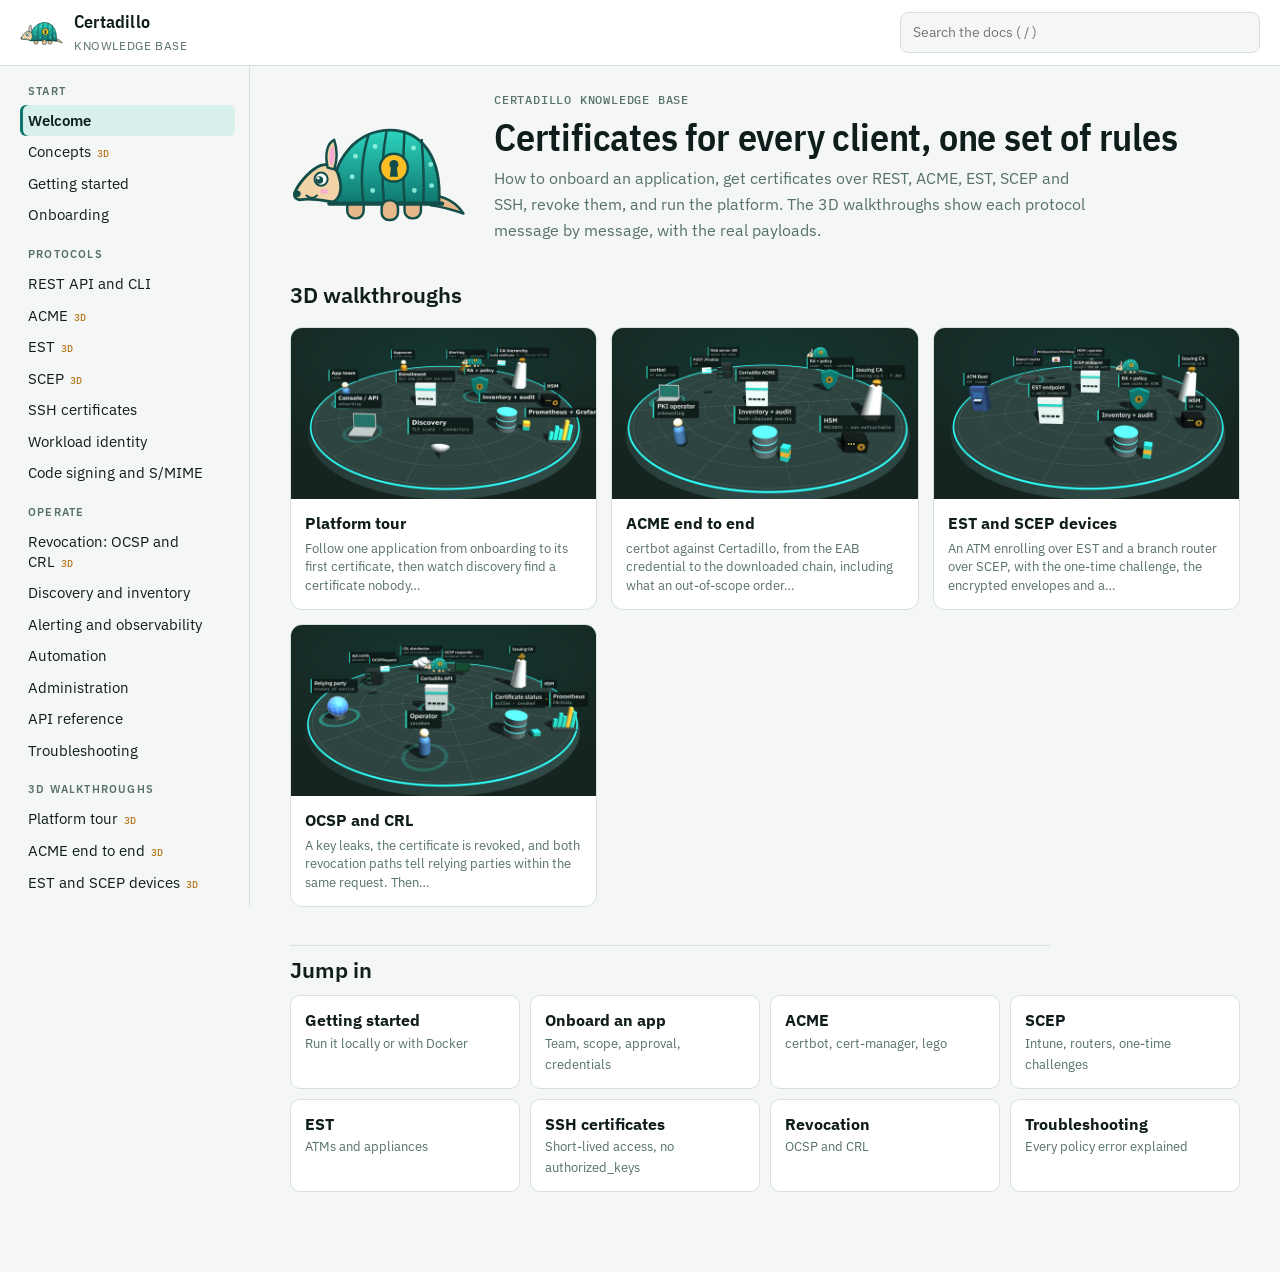
==== src/certadillo/web/static/kb/index.html @ b5225d4a "Add user guide, 3D protocol walkthroughs and the /kb knowledge base docs/guide: 17 pages covering on" ====
<!doctype html>
<html lang="en">
<head>
<meta charset="utf-8">
<meta name="viewport" content="width=device-width, initial-scale=1, viewport-fit=cover">
<title>Certadillo knowledge base</title>
<link rel="icon" href="img/dilly-rolled.svg">
<link rel="stylesheet" href="https://fonts.googleapis.com/css2?family=IBM+Plex+Mono:wght@400;500&family=IBM+Plex+Sans+Condensed:wght@600&family=IBM+Plex+Sans:wght@400;500;600&display=swap">
<link rel="stylesheet" href="kb.css">
</head>
<body>
<header class="kb-top">
  <button id="kb-menu" class="kb-menu" type="button" aria-label="Open navigation">Menu</button>
  <a class="kb-brand" href="#home"><img src="img/dilly.svg" alt=""><div><b>Certadillo</b><span>Knowledge base</span></div></a>
  <div class="kb-search"><input id="kb-q" type="search" placeholder="Search the docs ( / )" aria-label="Search the docs" autocomplete="off">
  <div id="kb-results" class="kb-results" hidden></div></div>
</header>
<div class="kb-shell">
  <nav id="kb-nav" class="kb-nav" aria-label="Documentation"></nav>
  <main id="kb-main" class="kb-main"></main>
</div>
<script src="vendor/three.min.js"></script>
<script>window.CERTADILLO_KB_ASSETS = "img/";</script>
<script src="scenes-engine.js"></script>
<script src="scenes-data.js"></script>
<script src="kb-content.js"></script>
<script src="kb-app.js"></script>
</body>
</html>
---- src/certadillo/web/static/kb/kb.css ----
:root {
  --paper: #f4f7f6;
  --surface: #ffffff;
  --sunk: #eaf0ee;
  --ink: #0f1e1c;
  --muted: #56706b;
  --line: #d6e1de;
  --accent: #0f766e;
  --accent-ink: #ffffff;
  --accent-soft: #d8f0ec;
  --gold: #b7791f;
  --code-bg: #0f1e1c;
  --code-ink: #dbe7e4;
  --danger: #c0343a;
  --ok: #15803d;
  --radius: 10px;
  --sans: "IBM Plex Sans", system-ui, -apple-system, "Segoe UI", Roboto, sans-serif;
  --cond: "IBM Plex Sans Condensed", "IBM Plex Sans", system-ui, sans-serif;
  --mono: "IBM Plex Mono", ui-monospace, SFMono-Regular, Menlo, Consolas, monospace;
  color-scheme: light;
}
@media (prefers-color-scheme: dark) {
  :root:not([data-theme="light"]) {
    --paper: #0b1413; --surface: #111d1b; --sunk: #16241f; --ink: #e3ecea; --muted: #93a9a5; --line: #22322f;
    --accent: #2dd4bf; --accent-ink: #062320; --accent-soft: #123a35; --gold: #f2b233; --code-bg: #07100f; --code-ink: #d5e4e1;
    --danger: #f87171; --ok: #4ade80; color-scheme: dark;
  }
}
:root[data-theme="dark"] {
  --paper: #0b1413; --surface: #111d1b; --sunk: #16241f; --ink: #e3ecea; --muted: #93a9a5; --line: #22322f;
  --accent: #2dd4bf; --accent-ink: #062320; --accent-soft: #123a35; --gold: #f2b233; --code-bg: #07100f; --code-ink: #d5e4e1;
  --danger: #f87171; --ok: #4ade80; color-scheme: dark;
}

* { box-sizing: border-box; }
html, body { margin: 0; }
body { background: var(--paper); color: var(--ink); font: 16px/1.6 var(--sans); }
a { color: var(--accent); text-underline-offset: 2px; }
button { font: inherit; }
:focus-visible { outline: 2px solid var(--accent); outline-offset: 2px; }

.kb-top {
  position: sticky; top: env(safe-area-inset-top, 0px); z-index: 20;
  display: flex; align-items: center; gap: 12px; padding: 10px 20px;
  background: color-mix(in srgb, var(--surface) 92%, transparent); backdrop-filter: blur(8px);
  border-bottom: 1px solid var(--line);
}
.kb-brand { display: flex; align-items: center; gap: 10px; text-decoration: none; color: var(--ink); }
.kb-brand img { width: 44px; height: 34px; }
.kb-brand b { font: 600 18px/1 var(--cond); letter-spacing: .2px; }
.kb-brand span { display: block; font-size: 12px; color: var(--muted); letter-spacing: .6px; text-transform: uppercase; }
.kb-search { margin-left: auto; position: relative; width: min(360px, 45vw); }
.kb-search input {
  width: 100%; padding: 8px 12px; border-radius: 8px; border: 1px solid var(--line);
  background: var(--paper); color: var(--ink); font: inherit; font-size: 14px;
}
.kb-results {
  position: absolute; top: calc(100% + 6px); right: 0; left: 0; background: var(--surface); border: 1px solid var(--line);
  border-radius: var(--radius); box-shadow: 0 12px 30px rgba(0,0,0,.18); max-height: 60vh; overflow: auto; padding: 6px;
}
.kb-results a { display: block; padding: 8px 10px; border-radius: 6px; text-decoration: none; color: var(--ink); }
.kb-results a:hover, .kb-results a:focus { background: var(--accent-soft); }
.kb-results small { display: block; color: var(--muted); font-size: 12px; }
.kb-menu { display: none; border: 1px solid var(--line); background: var(--surface); color: var(--ink); border-radius: 8px; padding: 6px 10px; }

.kb-shell { display: grid; grid-template-columns: 250px minmax(0, 1fr); gap: 0; max-width: 1360px; margin: 0 auto; }
.kb-nav { position: sticky; top: 60px; align-self: start; height: calc(100vh - 60px); overflow: auto; padding: 20px 14px 40px 20px; border-right: 1px solid var(--line); }
.kb-nav h3 { font: 600 11px/1 var(--sans); letter-spacing: 1.2px; text-transform: uppercase; color: var(--muted); margin: 18px 8px 8px; }
.kb-nav h3:first-child { margin-top: 0; }
.kb-nav a { display: block; padding: 6px 8px; border-radius: 6px; color: var(--ink); text-decoration: none; font-size: 14.5px; line-height: 1.35; }
.kb-nav a:hover { background: var(--sunk); }
.kb-nav a.on { background: var(--accent-soft); color: var(--ink); font-weight: 600; box-shadow: inset 3px 0 0 var(--accent); }
.kb-nav a .tag { font: 500 10px/1 var(--mono); color: var(--gold); margin-left: 6px; letter-spacing: .4px; }

.kb-main { padding: 28px 40px 80px; min-width: 0; }
.kb-page { max-width: 1060px; }
.kb-prose { max-width: 76ch; }
.kb-eyebrow { font: 500 12px/1 var(--mono); color: var(--muted); letter-spacing: .8px; text-transform: uppercase; margin-bottom: 10px; }
.kb-prose h1 { font: 600 clamp(28px, 3.4vw, 38px)/1.12 var(--cond); letter-spacing: -.2px; margin: 0 0 18px; text-wrap: balance; }
.kb-prose h2 { font: 600 22px/1.25 var(--sans); margin: 38px 0 12px; padding-top: 10px; border-top: 1px solid var(--line); text-wrap: balance; }
.kb-prose h3 { font: 600 17px/1.3 var(--sans); margin: 26px 0 8px; }
.kb-prose p, .kb-prose li { font-size: 16px; }
.kb-prose ul, .kb-prose ol { padding-left: 22px; }
.kb-prose code { font: 500 .88em/1.4 var(--mono); background: var(--sunk); padding: 1px 5px; border-radius: 4px; overflow-wrap: anywhere; }
.kb-prose pre code { overflow-wrap: normal; }
.kb-prose pre { position: relative; background: var(--code-bg); color: var(--code-ink); padding: 14px 16px; border-radius: var(--radius); overflow-x: auto; font: 13px/1.55 var(--mono); }
.kb-prose pre code { background: none; padding: 0; color: inherit; font-size: inherit; }
.kb-copy { position: absolute; top: 8px; right: 8px; font: 500 11px/1 var(--sans); padding: 5px 8px; border-radius: 6px; border: 1px solid #2b3d3a; background: #16312d; color: #cfe6e1; cursor: pointer; opacity: .85; }
.kb-copy:hover { opacity: 1; }
.kb-table { overflow-x: auto; margin: 14px 0; border: 1px solid var(--line); border-radius: var(--radius); }
.kb-prose table { border-collapse: collapse; width: 100%; font-size: 14px; }
.kb-prose th, .kb-prose td { text-align: left; padding: 8px 12px; border-bottom: 1px solid var(--line); vertical-align: top; }
.kb-prose th { background: var(--sunk); font-weight: 600; font-size: 13px; }
.kb-prose tr:last-child td { border-bottom: 0; }
.kb-prose img { max-width: 100%; border-radius: var(--radius); border: 1px solid var(--line); }
.kb-prose blockquote { margin: 16px 0; padding: 10px 16px; border-left: 3px solid var(--gold); background: var(--sunk); border-radius: 0 8px 8px 0; }
.kb-pager { display: flex; justify-content: space-between; gap: 12px; margin-top: 48px; padding-top: 18px; border-top: 1px solid var(--line); max-width: 76ch; }
.kb-pager a { display: block; padding: 10px 14px; border: 1px solid var(--line); border-radius: var(--radius); text-decoration: none; color: var(--ink); background: var(--surface); }
.kb-pager small { display: block; color: var(--muted); font-size: 12px; }

/* home */
.kb-hero { display: grid; grid-template-columns: 180px 1fr; gap: 24px; align-items: center; margin-bottom: 28px; }
.kb-hero img { width: 180px; height: auto; }
.kb-hero h1 { margin-bottom: 8px; }
.kb-hero p { color: var(--muted); max-width: 60ch; margin: 0; }
.kb-cards { display: grid; grid-template-columns: repeat(auto-fill, minmax(230px, 1fr)); gap: 14px; margin: 18px 0 32px; }
.kb-card { display: flex; flex-direction: column; text-decoration: none; color: var(--ink); background: var(--surface); border: 1px solid var(--line); border-radius: 12px; overflow: hidden; transition: transform .15s, box-shadow .15s; }
.kb-card:hover { transform: translateY(-2px); box-shadow: 0 10px 24px rgba(0,0,0,.12); }
.kb-card img { width: 100%; aspect-ratio: 16 / 9; object-fit: cover; background: var(--sunk); display: block; }
.kb-card div { padding: 12px 14px 14px; }
.kb-card b { display: block; font-size: 15.5px; }
.kb-card small { color: var(--muted); font-size: 13px; line-height: 1.4; display: block; margin-top: 4px; }
.kb-quick { display: grid; grid-template-columns: repeat(auto-fill, minmax(210px, 1fr)); gap: 10px; }
.kb-quick a { padding: 12px 14px; border: 1px solid var(--line); border-radius: var(--radius); text-decoration: none; color: var(--ink); background: var(--surface); }
.kb-quick a small { display: block; color: var(--muted); font-size: 13px; }

/* scenes */
.kb-scene-wrap { margin: 6px 0 30px; }
.scene { border: 1px solid var(--line); border-radius: 14px; overflow: hidden; background: var(--surface); }
.scene-stage { position: relative; background: radial-gradient(120% 90% at 50% 20%, color-mix(in srgb, var(--accent) 14%, var(--surface)) 0%, var(--sunk) 70%); }
.scene-canvas { display: block; width: 100%; cursor: grab; touch-action: pan-y; }
.scene-canvas:active { cursor: grabbing; }
.scene-hint { position: absolute; left: 12px; bottom: 10px; font: 500 11.5px/1 var(--sans); color: var(--muted); background: color-mix(in srgb, var(--surface) 80%, transparent); padding: 5px 8px; border-radius: 6px; pointer-events: none; }
.scene-zoom { position: absolute; right: 10px; top: 10px; display: flex; flex-direction: column; gap: 4px; }
.scene-zoom button { width: 30px; height: 30px; border-radius: 8px; border: 1px solid var(--line); background: var(--surface); color: var(--ink); cursor: pointer; font-size: 16px; line-height: 1; }
.scene-panel { display: grid; grid-template-columns: minmax(0, 1.5fr) minmax(0, 1fr); gap: 0 22px; padding: 14px 18px 18px; border-top: 1px solid var(--line); }
.scene-controls { grid-column: 1 / -1; display: flex; flex-wrap: wrap; align-items: center; gap: 8px; padding-bottom: 12px; border-bottom: 1px solid var(--line); margin-bottom: 12px; }
.scene-controls button { padding: 7px 14px; border-radius: 8px; border: 1px solid var(--line); background: var(--surface); color: var(--ink); cursor: pointer; font-size: 14px; }
.scene-controls button.primary { background: var(--accent); border-color: var(--accent); color: var(--accent-ink); min-width: 76px; font-weight: 600; }
.scene-count { font: 500 13px/1 var(--mono); color: var(--muted); margin-left: 4px; font-variant-numeric: tabular-nums; }
.scene-speed { margin-left: auto; font-size: 13px; color: var(--muted); display: flex; align-items: center; gap: 6px; }
.scene-speed select { font: inherit; padding: 4px 6px; border-radius: 6px; border: 1px solid var(--line); background: var(--surface); color: var(--ink); }
.scene-eyebrow { font: 500 11.5px/1 var(--mono); color: var(--gold); letter-spacing: .6px; text-transform: uppercase; }
.scene-step h4 { font: 600 19px/1.3 var(--sans); margin: 8px 0 6px; }
.scene-step p { margin: 0 0 10px; color: var(--ink); font-size: 15px; }
.scene-payload { background: var(--code-bg); color: var(--code-ink); padding: 12px 14px; border-radius: var(--radius); font: 12.5px/1.55 var(--mono); overflow-x: auto; margin: 0; white-space: pre; }
.scene-steps { list-style: none; margin: 0; padding: 0; counter-reset: s; max-height: 420px; overflow: auto; }
.scene-steps li { counter-increment: s; }
.scene-steps button { display: flex; gap: 10px; width: 100%; text-align: left; padding: 7px 8px; border: 0; background: none; color: var(--muted); border-radius: 6px; cursor: pointer; font-size: 14px; line-height: 1.35; }
.scene-steps button::before { content: counter(s); flex: 0 0 22px; height: 22px; border-radius: 50%; border: 1px solid var(--line); display: grid; place-items: center; font: 600 11px/1 var(--mono); color: var(--muted); }
.scene-steps button:hover { background: var(--sunk); color: var(--ink); }
.scene-steps button.done { color: var(--ink); }
.scene-steps button.done::before { background: var(--accent-soft); border-color: transparent; color: var(--ink); }
.scene-steps button.on { background: var(--accent-soft); color: var(--ink); font-weight: 600; }
.scene-steps button.on::before { background: var(--accent); color: var(--accent-ink); border-color: var(--accent); }
.kb-legend { display: flex; flex-wrap: wrap; gap: 14px; font-size: 13px; color: var(--muted); margin: 8px 0 0; }
.kb-legend i { display: inline-block; width: 12px; height: 12px; border-radius: 3px; margin-right: 6px; vertical-align: -1px; }

@media (max-width: 900px) {
  .kb-shell { grid-template-columns: 1fr; }
  .kb-nav { display: none; position: fixed; inset: 58px 0 0 0; height: auto; z-index: 30; background: var(--surface); border-right: 0; }
  .kb-nav.open { display: block; }
  .kb-menu { display: inline-block; }
  .kb-main { padding: 22px 16px 60px; }
  .scene-panel { grid-template-columns: minmax(0, 1fr); padding: 12px 12px 14px; }
  .scene-speed { margin-left: 0; }
  .scene-steps { max-height: 240px; margin-top: 14px; }
  .kb-hero { grid-template-columns: 96px 1fr; gap: 14px; }
  .kb-hero img { width: 96px; }
  .kb-brand span { display: none; }
}
@media (prefers-reduced-motion: reduce) { .kb-card { transition: none; } }
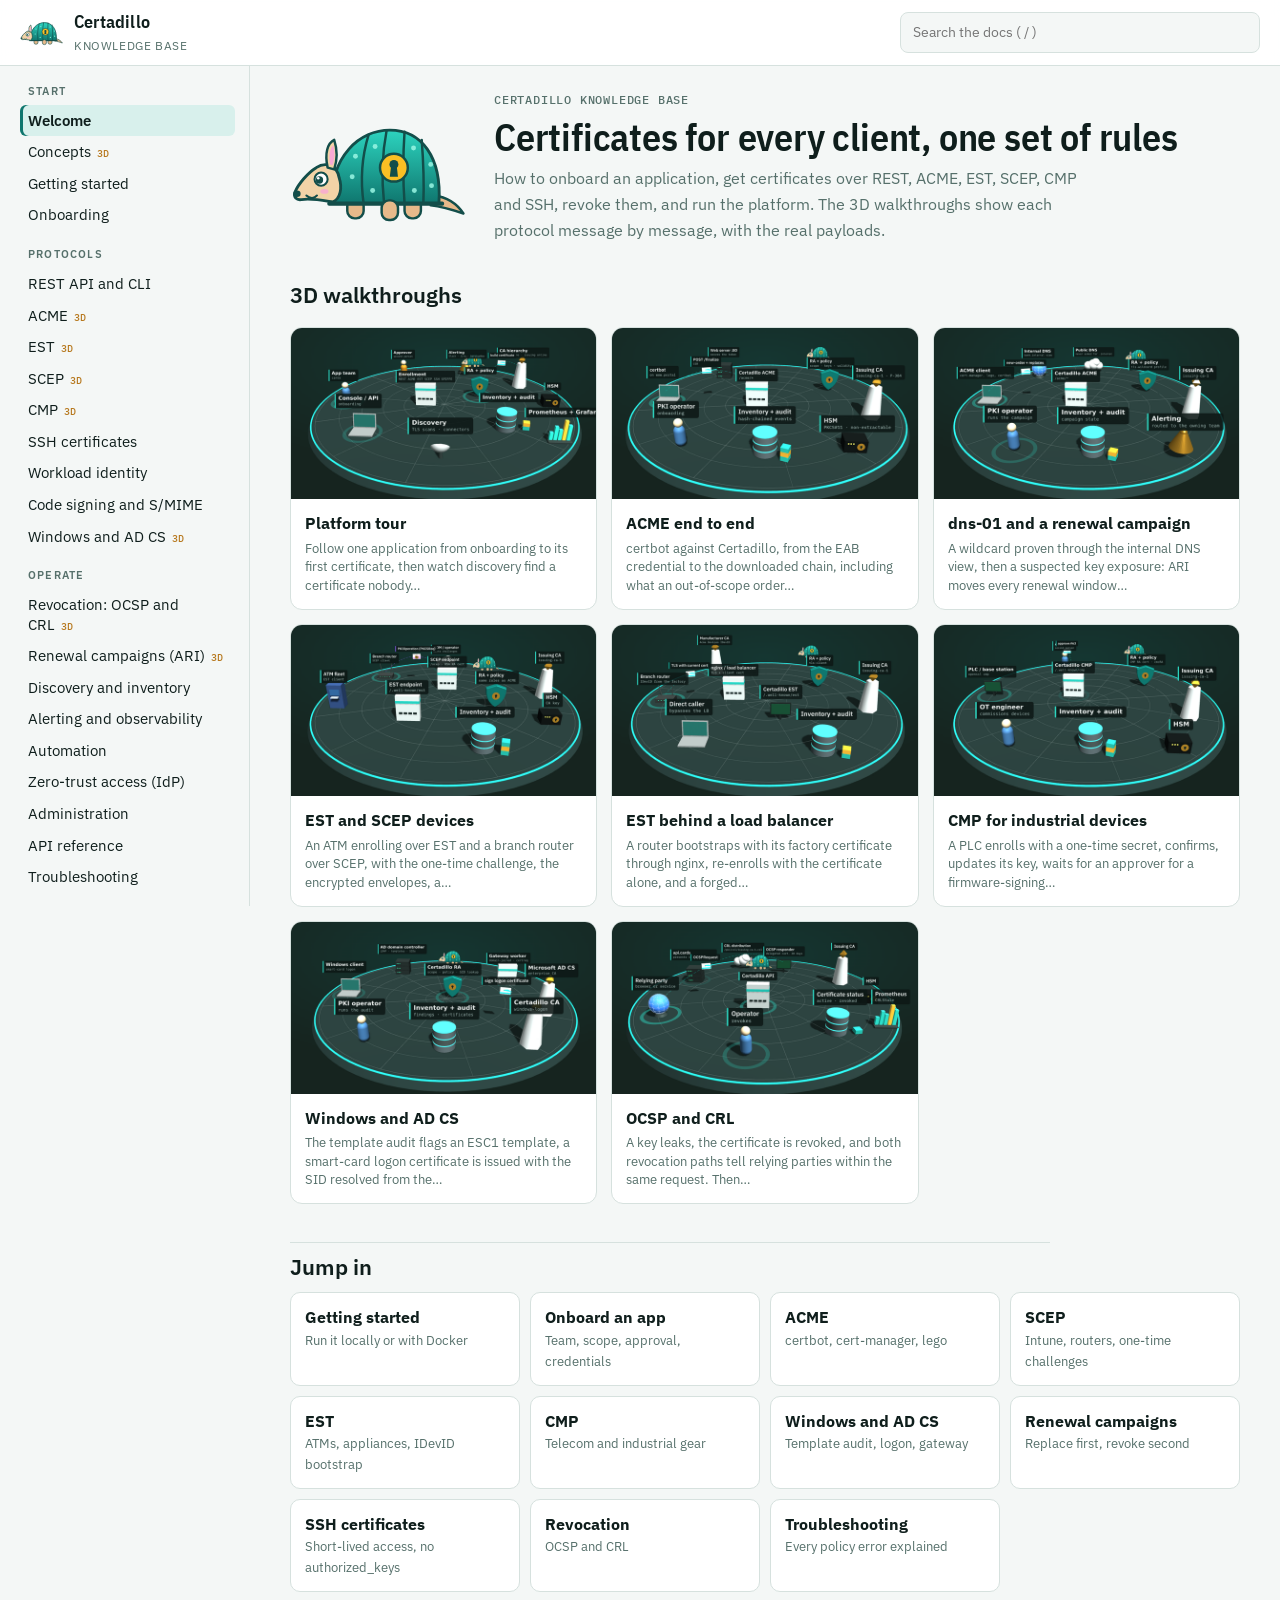
==== commit a36cca30: "Close the Aikido findings: XSS sinks, test keys, unpinned actions Console and knowledge base - The c" ====
--- a/src/certadillo/web/static/kb/index.html
+++ b/src/certadillo/web/static/kb/index.html
@@ -20,7 +20,6 @@
   <main id="kb-main" class="kb-main"></main>
 </div>
 <script src="vendor/three.min.js"></script>
-<script>window.CERTADILLO_KB_ASSETS = "img/";</script>
 <script src="scenes-engine.js"></script>
 <script src="scenes-data.js"></script>
 <script src="kb-content.js"></script>
